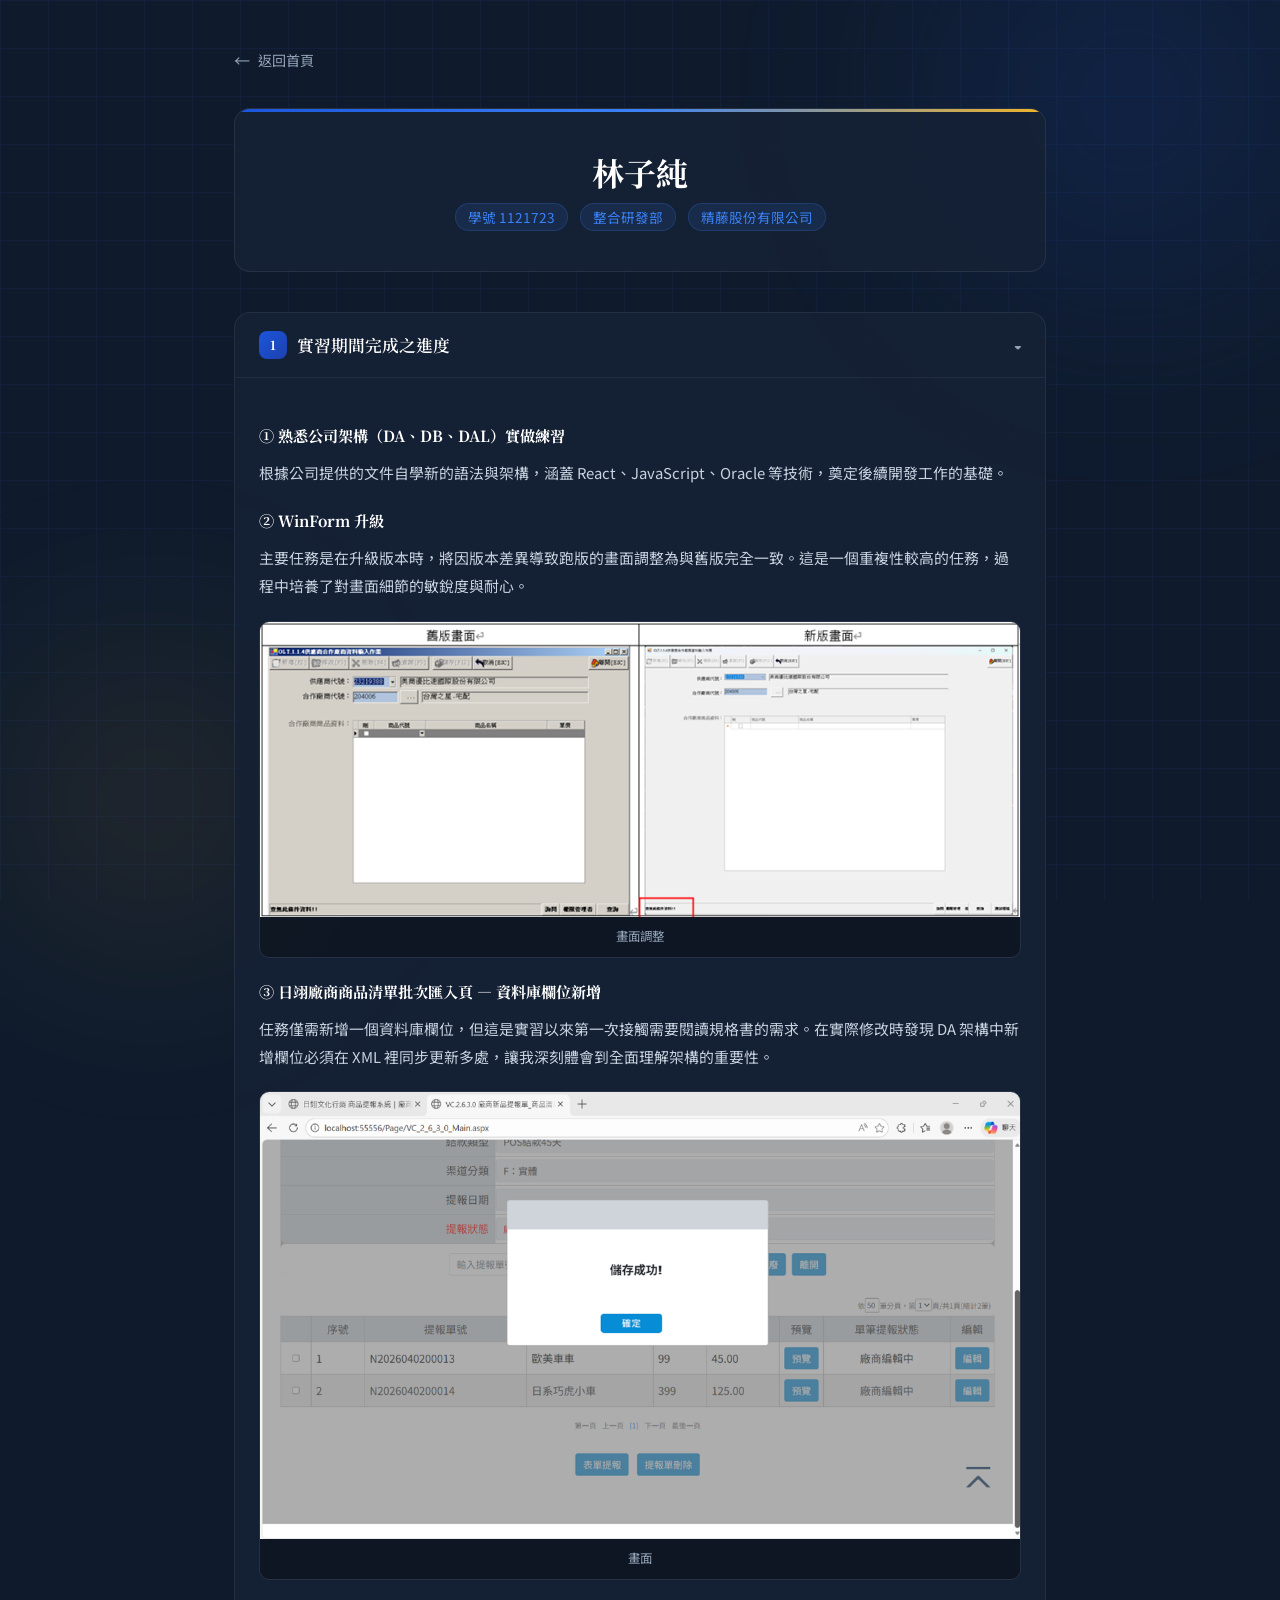
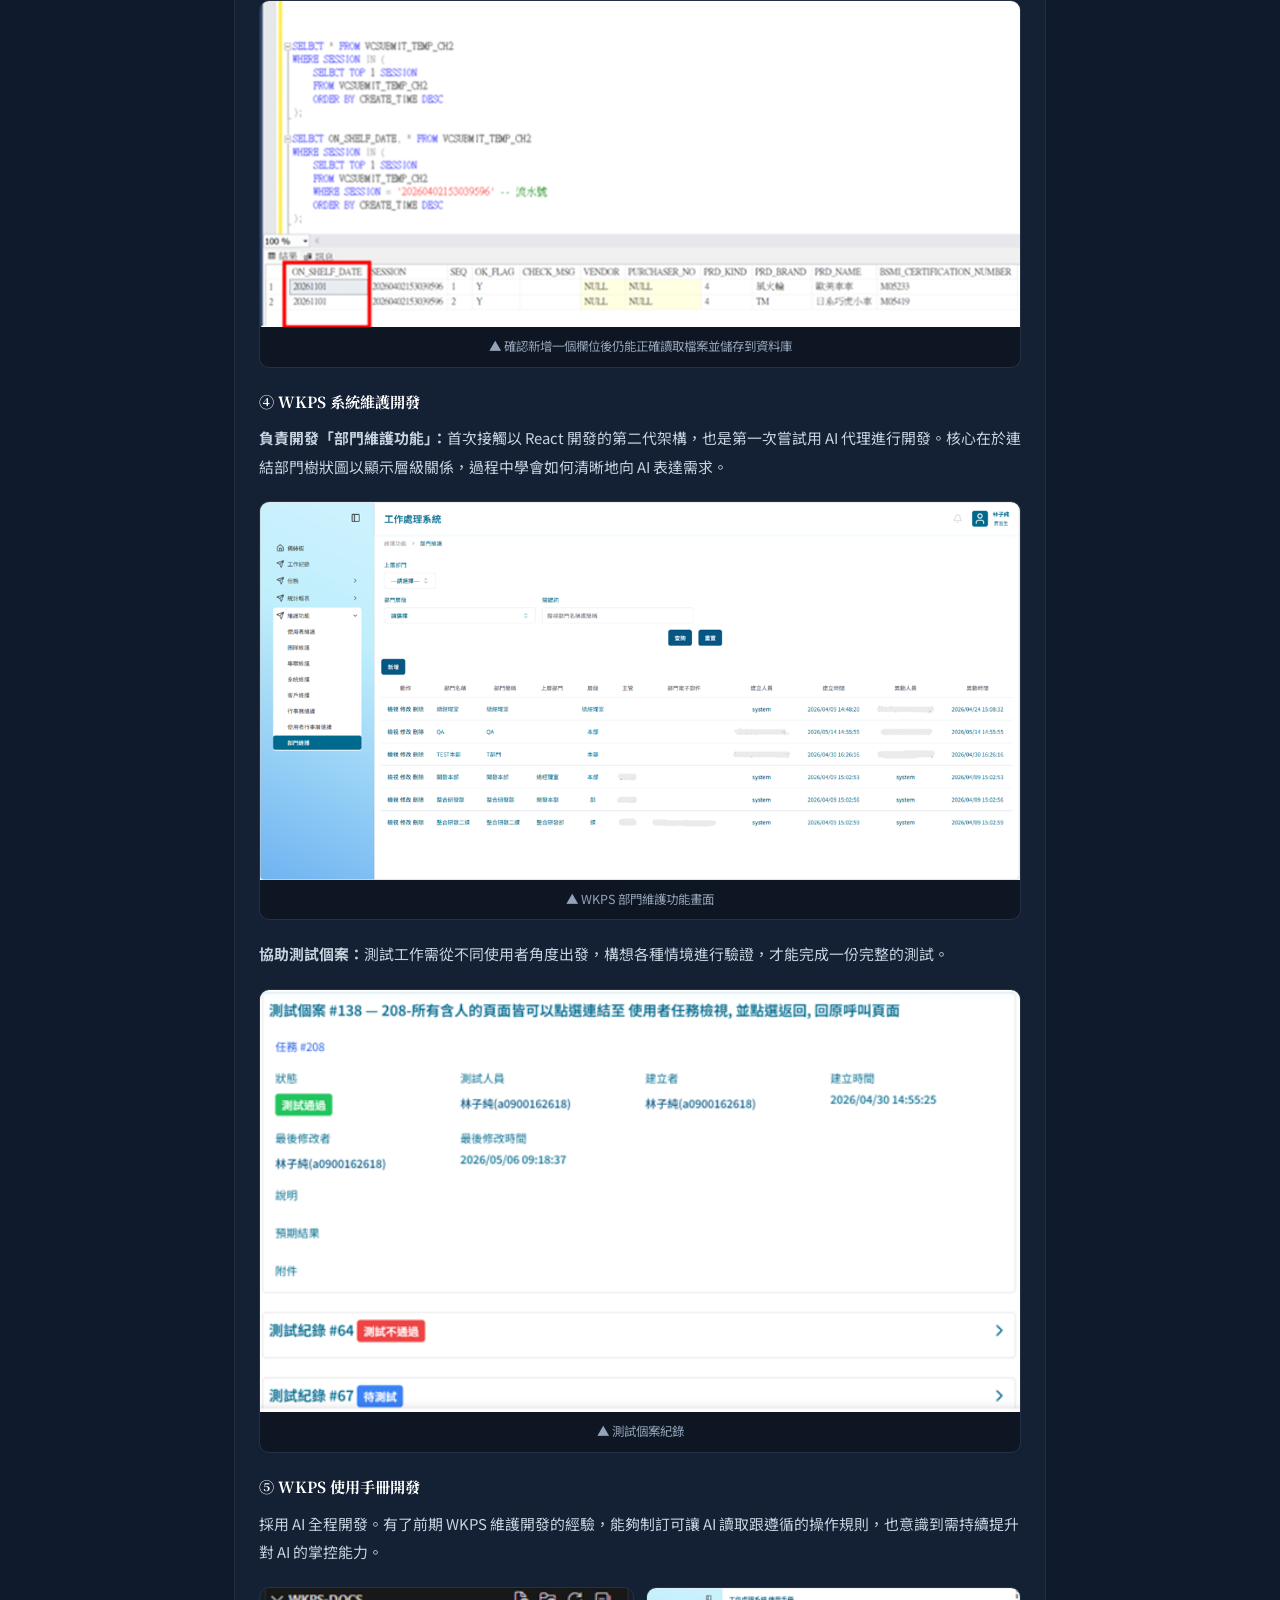
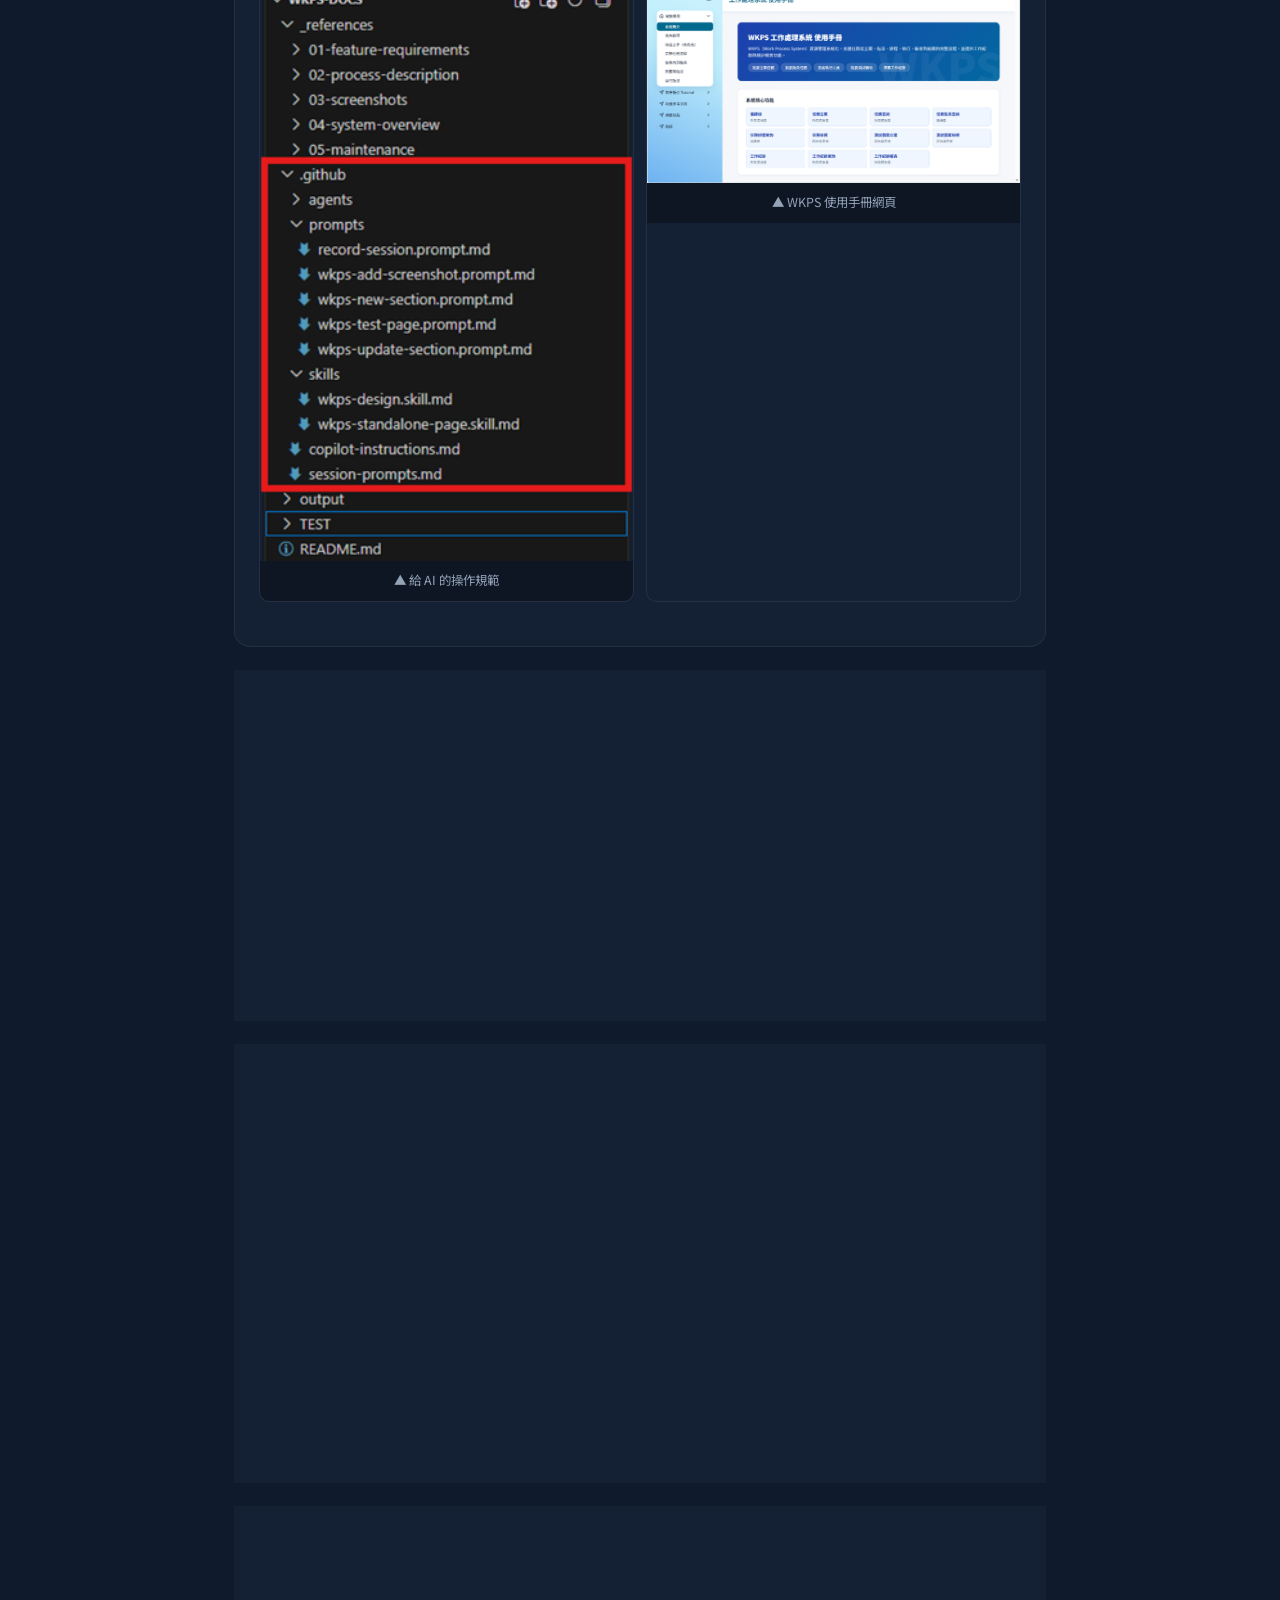
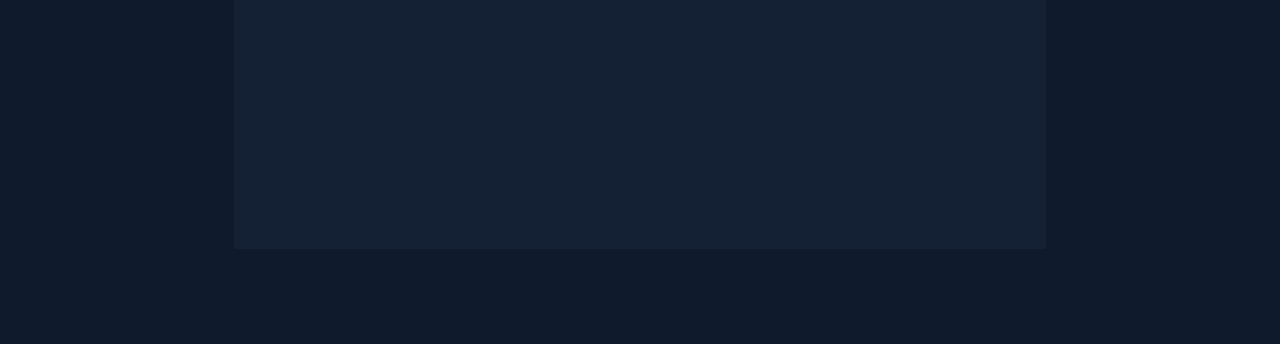
==== pages/1121723.html @ b06cfe4e "初始化實習報告網頁" ====
<!DOCTYPE html>
<html lang="zh-TW">
<head>
  <meta charset="UTF-8"/>
  <meta name="viewport" content="width=device-width, initial-scale=1.0"/>
  <title>林子純 — 實習報告</title>
  <link rel="stylesheet" href="../css/style.css"/>
  <link href="https://fonts.googleapis.com/css2?family=Noto+Serif+TC:wght@300;400;600;700&family=Noto+Sans+TC:wght@300;400;500&display=swap" rel="stylesheet"/>
</head>
<body>
  <div class="bg-grid"></div>
  <div class="bg-orb orb1"></div>
  <div class="bg-orb orb2"></div>

  <div class="page-wrap">

    <a href="../index.html" class="back-link">
      <span class="arrow">←</span> 返回首頁
    </a>

    <!-- 個人頁首 -->
    <div class="page-header">
      <h1 class="page-name">林子純</h1>
      <div class="page-meta">
        <span>學號 1121723</span>
        <span>整合研發部</span>
        <span>精藤股份有限公司</span>
      </div>
    </div>

    <!-- ====== 一、實習期間完成之進度 ====== -->
    <div class="section">
      <div class="section-title">
        <div class="num">1</div>
        實習期間完成之進度
        <span class="toggle-icon">▾</span>
      </div>
      <div class="section-body">

        <h4>① 熟悉公司架構（DA、DB、DAL）實做練習</h4>
        <p>根據公司提供的文件自學新的語法與架構，涵蓋 React、JavaScript、Oracle 等技術，奠定後續開發工作的基礎。</p>

        <h4>② WinForm 升級</h4>
        <p>主要任務是在升級版本時，將因版本差異導致跑版的畫面調整為與舊版完全一致。這是一個重複性較高的任務，過程中培養了對畫面細節的敏銳度與耐心。</p>

        <!-- 圖片區：新舊版畫面對比 -->
        <div class="img-grid">
          <div class="img-block">
            <img src="../image/1121723/1121723-1.png" alt="1121723-1">
            <div class="img-caption">畫面調整</div>
          </div>
          
        </div>

        <h4>③ 日翊廠商商品清單批次匯入頁 — 資料庫欄位新增</h4>
        <p>任務僅需新增一個資料庫欄位，但這是實習以來第一次接觸需要閱讀規格書的需求。在實際修改時發現 DA 架構中新增欄位必須在 XML 裡同步更新多處，讓我深刻體會到全面理解架構的重要性。</p>

        <!-- 圖片區：資料庫欄位新增截圖 -->
        <div class="img-block">
            <img src="../image/1121723/1121723-3.png" alt="1121723-3">
            <div class="img-caption">畫面</div>
          </div>
        <div class="img-block">
          <img src="../image/1121723/1121723-2.png" alt="1121723-2">
          <div class="img-caption">▲ 確認新增一個欄位後仍能正確讀取檔案並儲存到資料庫</div>
        </div>

        <h4>④ WKPS 系統維護開發</h4>
        <p><strong>負責開發「部門維護功能」：</strong>首次接觸以 React 開發的第二代架構，也是第一次嘗試用 AI 代理進行開發。核心在於連結部門樹狀圖以顯示層級關係，過程中學會如何清晰地向 AI 表達需求。</p>

        <!-- 圖片區：WKPS 部門維護畫面 -->
        <div class="img-block">
          <img src="../image/1121723/1121723-4.png" alt="1121723-4">
          <div class="img-caption">▲ WKPS 部門維護功能畫面</div>
        </div>

        <p><strong>協助測試個案：</strong>測試工作需從不同使用者角度出發，構想各種情境進行驗證，才能完成一份完整的測試。</p>

        <!-- 圖片區：測試個案截圖 -->
        <div class="img-block">
          <img src="../image/1121723/1121723-5.png" alt="1121723-5">
          <div class="img-caption">▲ 測試個案紀錄</div>
        </div>

        <h4>⑤ WKPS 使用手冊開發</h4>
        <p>採用 AI 全程開發。有了前期 WKPS 維護開發的經驗，能夠制訂可讓 AI 讀取跟遵循的操作規則，也意識到需持續提升對 AI 的掌控能力。</p>

        <!-- 圖片區：WKPS 使用手冊 -->
        <div class="img-grid">
          <div class="img-block">
            <img src="../image/1121723/1121723-6.png" alt="1121723-6">
            <div class="img-caption">▲ 給 AI 的操作規範</div>
          </div>

          <div class="img-block">
            <img src="../image/1121723/1121723-7.png" alt="1121723-7">
            <div class="img-caption">▲ WKPS 使用手冊網頁</div>
          </div>
        </div>

      </div>
    </div>

    <!-- ====== 二、學習 ====== -->
    <div class="section">
      <div class="section-title">
        <div class="num">2</div>
        學習
        <span class="toggle-icon">▾</span>
      </div>
      <div class="section-body">
        <ul>
          <li><strong>問題分析與解決能力：</strong>逐漸掌握閱讀錯誤訊息、設置中斷點等技巧，建立清晰的問題分析流程。</li>
          <li><strong>Git 版本控制：</strong>首次接觸 Git，透過 AI 輔助自學，從 KM 知識庫、WKPS 到使用手冊均採用 Git 多人協作管理版本。</li>
          <li><strong>提問與溝通能力：</strong>學會先釐清問題再提問，培養清楚有條理表達想法的能力。</li>
          <li><strong>運用 AI 加速開發：</strong>學會先分析問題、縮小範圍再提問，並在 AI 回應偏離主軸時及時修正方向。</li>
          <li><strong>功能測試與驗證：</strong>設想各種使用者操作情境，針對不同條件進行驗證，確保系統正確運作。</li>
        </ul>
      </div>
    </div>

    <!-- ====== 三、過程中扮演的角色 ====== -->
    <div class="section">
      <div class="section-title">
        <div class="num">3</div>
        過程中扮演的角色
        <span class="toggle-icon">▾</span>
      </div>
      <div class="section-body">
        <div class="highlight-box">
          <span class="tag">學習者</span> 面對陌生技術架構，持續透過自學、閱讀文件及觀摩學長建立知識基礎。
        </div>
        <div class="highlight-box">
          <span class="tag">執行者</span> 獨立負責任務的修改與開發，從理解需求、AI 協作實作到問題排查全程主導。
        </div>
        <div class="highlight-box">
          <span class="tag">溝通橋接者</span> 在開發與測試過程中與 SA 確認需求細節，確保開發方向正確且符合預期。
        </div>
        <div class="highlight-box">
          <span class="tag">AI 協作者</span> 嘗試用 AI 代理進行開發，學習主導 AI 的輸出方向，在人機協作中找到平衡。
        </div>
      </div>
    </div>

    <!-- ====== 四、自我評估與心得感想 ====== -->
    <div class="section">
      <div class="section-title">
        <div class="num">4</div>
        自我評估與心得感想
        <span class="toggle-icon">▾</span>
      </div>
      <div class="section-body">
        <h4>自我評估</h4>
        <p>整體而言，從一個對業界開發流程幾乎陌生的學生，逐步成長為能夠獨立承接任務、完成交付的開發者。在技術方面，從讀不懂規格書到能自行下中斷點除錯；在軟實力方面，溝通與提問能力有明顯的成長。</p>

        <h4>心得感想</h4>
        <p>最大的收穫是對「學習」本身有了新的認識。在 AI 輔助開發的過程中，深刻體悟到：AI 是強大的工具，但無法取代對問題本質的理解。需要先想清楚自己要什麼，才能有效地引導 AI 給出有用的答案。</p>
      </div>
    </div>

  </div><!-- /page-wrap -->

  <script src="../js/main.js"></script>
</body>
</html>
---- css/style.css ----
/* ==============================
   CSS Variables & Reset
============================== */
:root {
  --navy:    #0f1b2d;
  --navy2:   #162236;
  --blue:    #1a56db;
  --accent:  #3b82f6;
  --gold:    #f0b429;
  --white:   #ffffff;
  --gray:    #94a3b8;
  --light:   #e8edf4;
  --card-bg: rgba(22, 34, 54, 0.85);
  --radius:  16px;
  --shadow:  0 8px 32px rgba(0,0,0,0.35);
  --font-serif: 'Noto Serif TC', serif;
  --font-sans:  'Noto Sans TC', sans-serif;
  --transition: 0.3s cubic-bezier(0.4, 0, 0.2, 1);
}

*, *::before, *::after { box-sizing: border-box; margin: 0; padding: 0; }

html { scroll-behavior: smooth; }

body {
  background: var(--navy);
  color: var(--white);
  font-family: var(--font-sans);
  min-height: 100vh;
  overflow-x: hidden;
}

/* ==============================
   Background Decorations
============================== */
.bg-grid {
  position: fixed; inset: 0; z-index: 0;
  background-image:
    linear-gradient(rgba(59,130,246,0.06) 1px, transparent 1px),
    linear-gradient(90deg, rgba(59,130,246,0.06) 1px, transparent 1px);
  background-size: 48px 48px;
  pointer-events: none;
}

.bg-orb {
  position: fixed; border-radius: 50%;
  filter: blur(80px); pointer-events: none; z-index: 0;
}
.orb1 {
  width: 600px; height: 600px;
  background: radial-gradient(circle, rgba(26,86,219,0.18), transparent 70%);
  top: -200px; right: -150px;
}
.orb2 {
  width: 500px; height: 500px;
  background: radial-gradient(circle, rgba(240,180,41,0.1), transparent 70%);
  bottom: -150px; left: -100px;
}

/* ==============================
   Hero / Homepage
============================== */
.hero {
  position: relative; z-index: 1;
  max-width: 900px; margin: 0 auto;
  padding: 64px 24px 48px;
  display: flex; flex-direction: column;
  align-items: center; gap: 24px;
  text-align: center;
  animation: fadeUp 0.8s ease both;
}

@keyframes fadeUp {
  from { opacity: 0; transform: translateY(24px); }
  to   { opacity: 1; transform: translateY(0); }
}

.badge {
  display: inline-block;
  background: linear-gradient(135deg, var(--gold), #f59e0b);
  color: var(--navy);
  font-size: 0.78rem; font-weight: 700; letter-spacing: 0.12em;
  padding: 5px 16px; border-radius: 100px;
}

.university-logo {
  margin-top: 4px;
}
.logo-placeholder {
  width: 72px; height: 72px; border-radius: 50%;
  background: linear-gradient(135deg, var(--blue), #1e40af);
  display: flex; align-items: center; justify-content: center;
  font-family: var(--font-serif);
  font-size: 1.5rem; font-weight: 700; color: var(--white);
  box-shadow: 0 0 0 4px rgba(59,130,246,0.25);
  /* 取消以下兩行並取消 img 的 comment 以使用校徽圖片 */
}

.title { display: flex; flex-direction: column; gap: 6px; }
.title-sub {
  font-family: var(--font-sans); font-size: 1rem;
  font-weight: 400; color: var(--gray); letter-spacing: 0.05em;
}
.title-main {
  font-family: var(--font-serif); font-size: 2.4rem;
  font-weight: 700; color: var(--white);
  line-height: 1.2;
}

.company-tag {
  background: rgba(59,130,246,0.12);
  border: 1px solid rgba(59,130,246,0.3);
  padding: 8px 20px; border-radius: 100px;
  font-size: 0.9rem; color: var(--accent); letter-spacing: 0.05em;
}
.company-tag span { color: var(--gray); margin-left: 4px; font-size: 0.82rem; }

/* Info Grid */
.info-grid {
  display: flex; gap: 16px; flex-wrap: wrap; justify-content: center;
}
.info-card {
  background: var(--card-bg);
  border: 1px solid rgba(255,255,255,0.08);
  border-radius: 12px;
  padding: 14px 22px;
  display: flex; flex-direction: column; gap: 4px;
  backdrop-filter: blur(12px);
}
.info-label { font-size: 0.72rem; color: var(--gray); letter-spacing: 0.08em; }
.info-value { font-size: 0.95rem; font-weight: 500; color: var(--white); }

/* Section Heading */
.section-heading {
  font-size: 0.75rem; letter-spacing: 0.18em;
  color: var(--gray); text-transform: uppercase;
  margin-top: 8px;
}

/* ==============================
   Student Cards
============================== */
.students-grid {
  display: grid;
  grid-template-columns: repeat(auto-fit, minmax(240px, 1fr));
  gap: 20px; width: 100%;
}

.student-card {
  background: var(--card-bg);
  border: 1px solid rgba(255,255,255,0.08);
  border-radius: var(--radius);
  padding: 28px 24px;
  display: flex; align-items: center; gap: 18px;
  text-decoration: none; color: var(--white);
  backdrop-filter: blur(12px);
  transition: var(--transition);
  position: relative; overflow: hidden;
  cursor: pointer;
}
.student-card::before {
  content: '';
  position: absolute; inset: 0;
  background: linear-gradient(135deg, rgba(59,130,246,0.08), transparent);
  opacity: 0; transition: var(--transition);
}
.student-card::after {
  content: '';
  position: absolute; bottom: 0; left: 0; right: 0;
  height: 2px;
  background: linear-gradient(90deg, var(--blue), var(--accent));
  transform: scaleX(0); transition: var(--transition);
  transform-origin: left;
}
.student-card:hover {
  transform: translateY(-4px);
  border-color: rgba(59,130,246,0.4);
  box-shadow: var(--shadow);
}
.student-card:hover::before { opacity: 1; }
.student-card:hover::after  { transform: scaleX(1); }

.student-card[data-dept="系統運用部"]::after {
  background: linear-gradient(90deg, var(--gold), #f59e0b);
}

/* Avatar */
.student-avatar { flex-shrink: 0; }
.avatar-placeholder {
  width: 52px; height: 52px; border-radius: 50%;
  background: linear-gradient(135deg, var(--blue), #1e40af);
  display: flex; align-items: center; justify-content: center;
  font-family: var(--font-serif); font-size: 1.3rem; font-weight: 700;
}
/* 若使用圖片，取消 comment 這段：
.student-avatar img {
  width: 52px; height: 52px; border-radius: 50%;
  object-fit: cover;
} */

.student-info { flex: 1; text-align: left; }
.student-name { font-family: var(--font-serif); font-size: 1.15rem; font-weight: 600; }
.student-id   { font-size: 0.78rem; color: var(--gray); margin-top: 3px; }
.student-dept {
  font-size: 0.75rem; margin-top: 6px;
  background: rgba(59,130,246,0.15);
  color: var(--accent);
  display: inline-block; padding: 2px 10px; border-radius: 100px;
}
.student-card[data-dept="系統運用部"] .student-dept {
  background: rgba(240,180,41,0.15); color: var(--gold);
}

.card-arrow {
  font-size: 1.2rem; color: var(--gray);
  transition: var(--transition); transform: translateX(0);
}
.student-card:hover .card-arrow { transform: translateX(4px); color: var(--accent); }

/* ==============================
   Footer
============================== */
.footer {
  font-size: 0.78rem; color: var(--gray);
  display: flex; gap: 8px; align-items: center; flex-wrap: wrap;
  justify-content: center; margin-top: 16px; padding-top: 16px;
  border-top: 1px solid rgba(255,255,255,0.06);
  width: 100%;
}
.dot { opacity: 0.4; }

/* ==============================
   Inner Pages: Layout
============================== */
.page-wrap {
  position: relative; z-index: 1;
  max-width: 860px; margin: 0 auto;
  padding: 48px 24px 72px;
  animation: fadeUp 0.7s ease both;
}

.back-link {
  display: inline-flex; align-items: center; gap: 8px;
  color: var(--gray); text-decoration: none; font-size: 0.88rem;
  margin-bottom: 36px;
  transition: var(--transition);
}
.back-link:hover { color: var(--accent); }
.back-link .arrow { font-size: 1rem; }

/* Page Header */
.page-header {
  text-align: center;
  padding: 40px 32px;
  background: var(--card-bg);
  border: 1px solid rgba(255,255,255,0.08);
  border-radius: var(--radius);
  backdrop-filter: blur(16px);
  margin-bottom: 40px;
  position: relative; overflow: hidden;
}
.page-header::before {
  content: '';
  position: absolute; top: 0; left: 0; right: 0; height: 3px;
  background: linear-gradient(90deg, var(--blue), var(--accent), var(--gold));
}

.page-avatar {
  width: 80px; height: 80px; border-radius: 50%; margin: 0 auto 16px;
  background: linear-gradient(135deg, var(--blue), #1e40af);
  display: flex; align-items: center; justify-content: center;
  font-family: var(--font-serif); font-size: 2rem; font-weight: 700;
  box-shadow: 0 0 0 4px rgba(59,130,246,0.2);
}
/* 圖片版：取消 comment
.page-avatar img {
  width: 80px; height: 80px; border-radius: 50%; object-fit: cover;
  box-shadow: 0 0 0 4px rgba(59,130,246,0.2);
} */

.page-name {
  font-family: var(--font-serif); font-size: 2rem; font-weight: 700;
  margin-bottom: 4px;
}
.page-meta {
  font-size: 0.85rem; color: var(--gray);
  display: flex; gap: 12px; justify-content: center; flex-wrap: wrap;
  margin-top: 8px;
}
.page-meta span {
  background: rgba(59,130,246,0.12);
  border: 1px solid rgba(59,130,246,0.2);
  padding: 3px 12px; border-radius: 100px; color: var(--accent);
}

/* ==============================
   Section & Content Blocks
============================== */
.section {
  background: var(--card-bg);
  border: 1px solid rgba(255,255,255,0.07);
  border-radius: var(--radius);
  backdrop-filter: blur(12px);
  margin-bottom: 24px;
  overflow: hidden;
}

.section-title {
  font-family: var(--font-serif); font-size: 1.05rem; font-weight: 600;
  padding: 18px 24px;
  border-bottom: 1px solid rgba(255,255,255,0.06);
  display: flex; align-items: center; gap: 10px;
  cursor: pointer; user-select: none;
  transition: background var(--transition);
}
.section-title:hover { background: rgba(59,130,246,0.06); }

.section-title .num {
  width: 28px; height: 28px; border-radius: 8px;
  background: linear-gradient(135deg, var(--blue), #1e40af);
  display: flex; align-items: center; justify-content: center;
  font-size: 0.78rem; font-weight: 700; flex-shrink: 0;
}

.section-title .toggle-icon {
  margin-left: auto; color: var(--gray);
  transition: transform var(--transition);
  font-size: 0.9rem;
}
.section.collapsed .toggle-icon { transform: rotate(-90deg); }

.section-body {
  padding: 24px;
  font-size: 0.93rem; line-height: 1.9; color: #c8d3e0;
  transition: max-height 0.4s ease, opacity 0.3s ease;
}
.section.collapsed .section-body {
  display: none;
}

.section-body p { margin-bottom: 14px; }
.section-body p:last-child { margin-bottom: 0; }

.section-body h4 {
  font-family: var(--font-serif); font-size: 0.95rem;
  color: var(--white); margin: 20px 0 8px;
}

.section-body ul {
  list-style: none; padding: 0;
}
.section-body ul li {
  padding: 6px 0 6px 20px; position: relative;
  border-bottom: 1px solid rgba(255,255,255,0.04);
}
.section-body ul li::before {
  content: '›'; position: absolute; left: 4px;
  color: var(--accent); font-weight: 700;
}

/* ==============================
   Image Placeholder / Actual Images
============================== */

/* 圖片區塊：統一容器 */
.img-block {
  margin: 20px 0;
  border-radius: 10px; overflow: hidden;
  border: 1px solid rgba(255,255,255,0.08);
}
.img-block img {
  width: 100%; display: block;
  /* object-fit: cover; height: 280px; — 依需求調整 */
}
.img-caption {
  background: rgba(0,0,0,0.3);
  font-size: 0.78rem; color: var(--gray);
  padding: 8px 14px; text-align: center;
}

/* 圖片佔位：尚未放入圖片時的顯示 */
.img-placeholder {
  background: rgba(22,34,54,0.9);
  border: 2px dashed rgba(59,130,246,0.3);
  border-radius: 10px;
  height: 200px;
  display: flex; flex-direction: column;
  align-items: center; justify-content: center;
  gap: 8px; margin: 20px 0; color: var(--gray);
  font-size: 0.82rem;
}
.img-placeholder .icon { font-size: 2rem; opacity: 0.4; }

/* 多欄圖片 */
.img-grid {
  display: grid; gap: 12px;
  grid-template-columns: repeat(auto-fit, minmax(200px, 1fr));
  margin: 20px 0;
}
.img-grid .img-block { margin: 0; }

/* ==============================
   Tag & Highlight
============================== */
.tag {
  display: inline-block;
  background: rgba(59,130,246,0.14);
  border: 1px solid rgba(59,130,246,0.25);
  color: var(--accent);
  font-size: 0.75rem; padding: 2px 10px; border-radius: 6px;
  margin: 2px;
}

.highlight-box {
  background: rgba(59,130,246,0.08);
  border-left: 3px solid var(--accent);
  border-radius: 0 10px 10px 0;
  padding: 14px 18px; margin: 16px 0;
  font-size: 0.9rem; color: #c8d3e0;
}

/* ==============================
   Responsive
============================== */
@media (max-width: 600px) {
  .title-main { font-size: 1.75rem; }
  .students-grid { grid-template-columns: 1fr; }
  .page-wrap { padding: 32px 16px 56px; }
  .section-body { padding: 18px; }
}
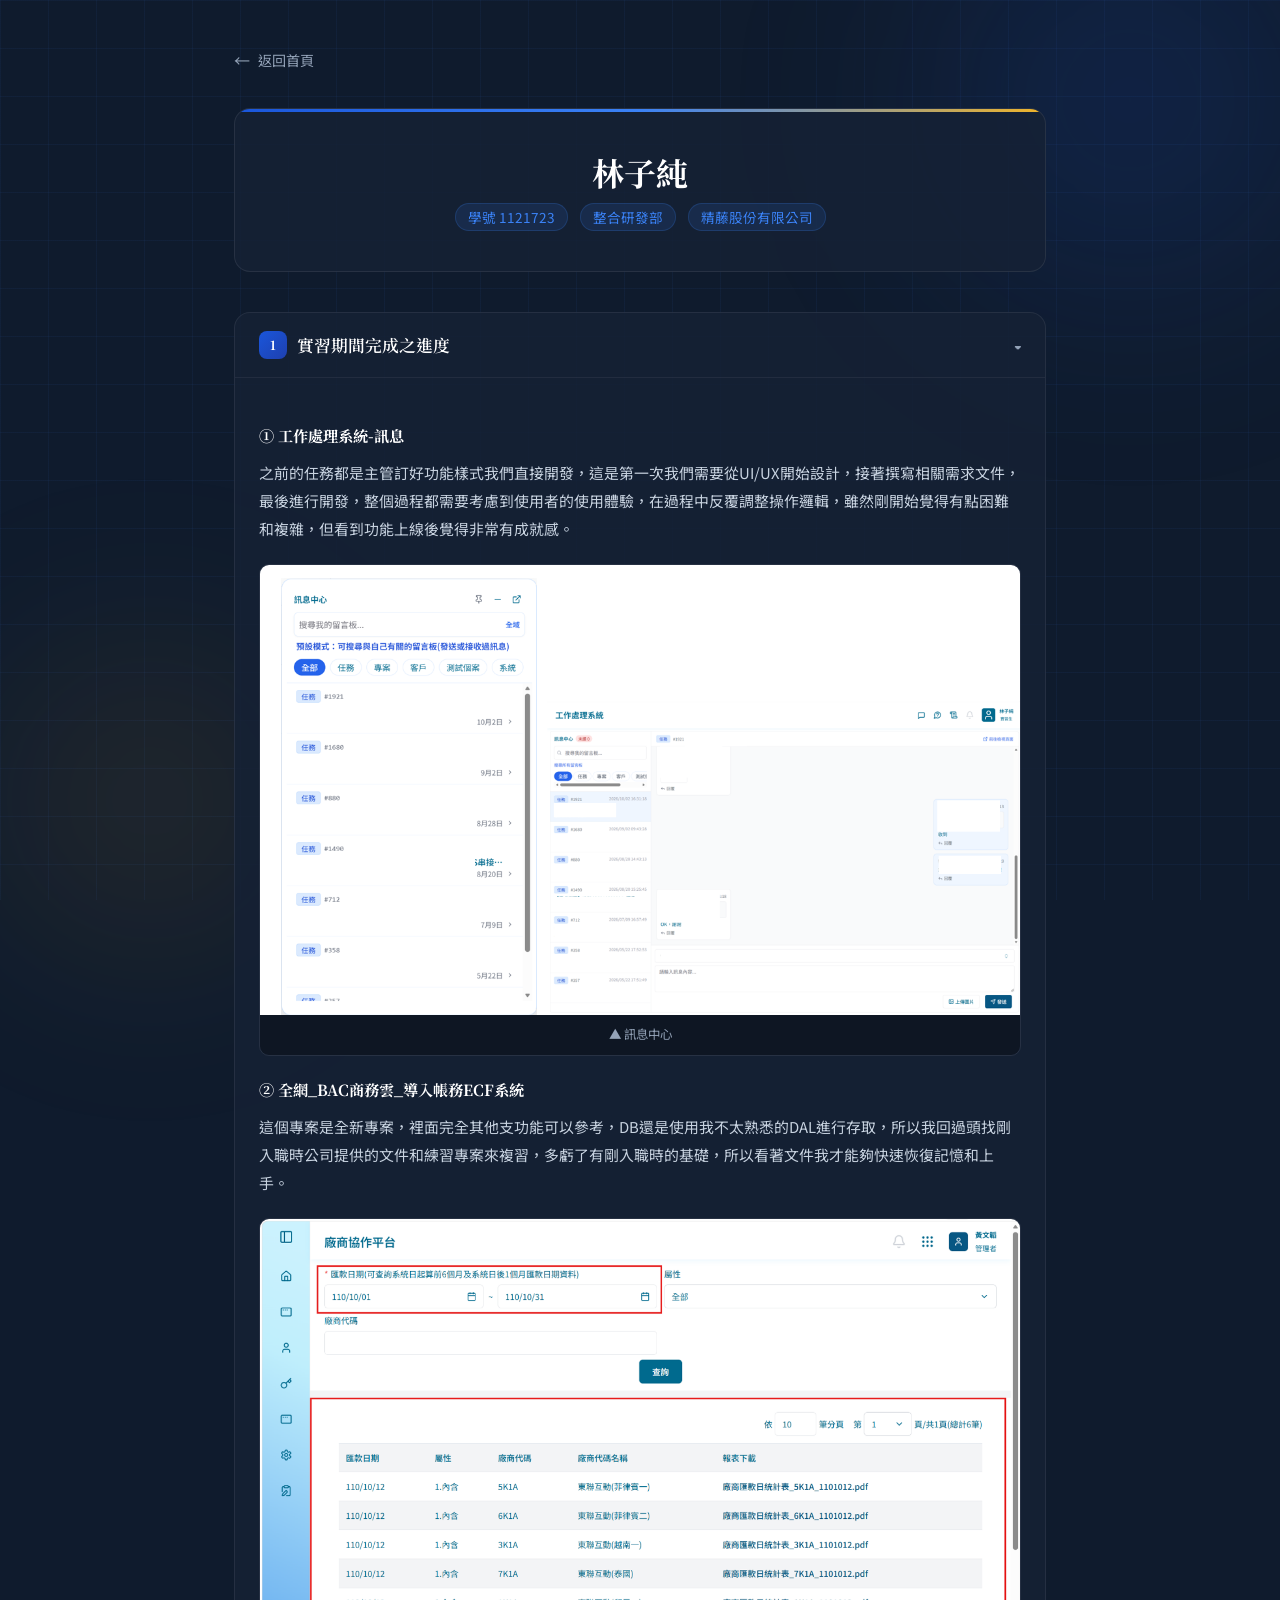
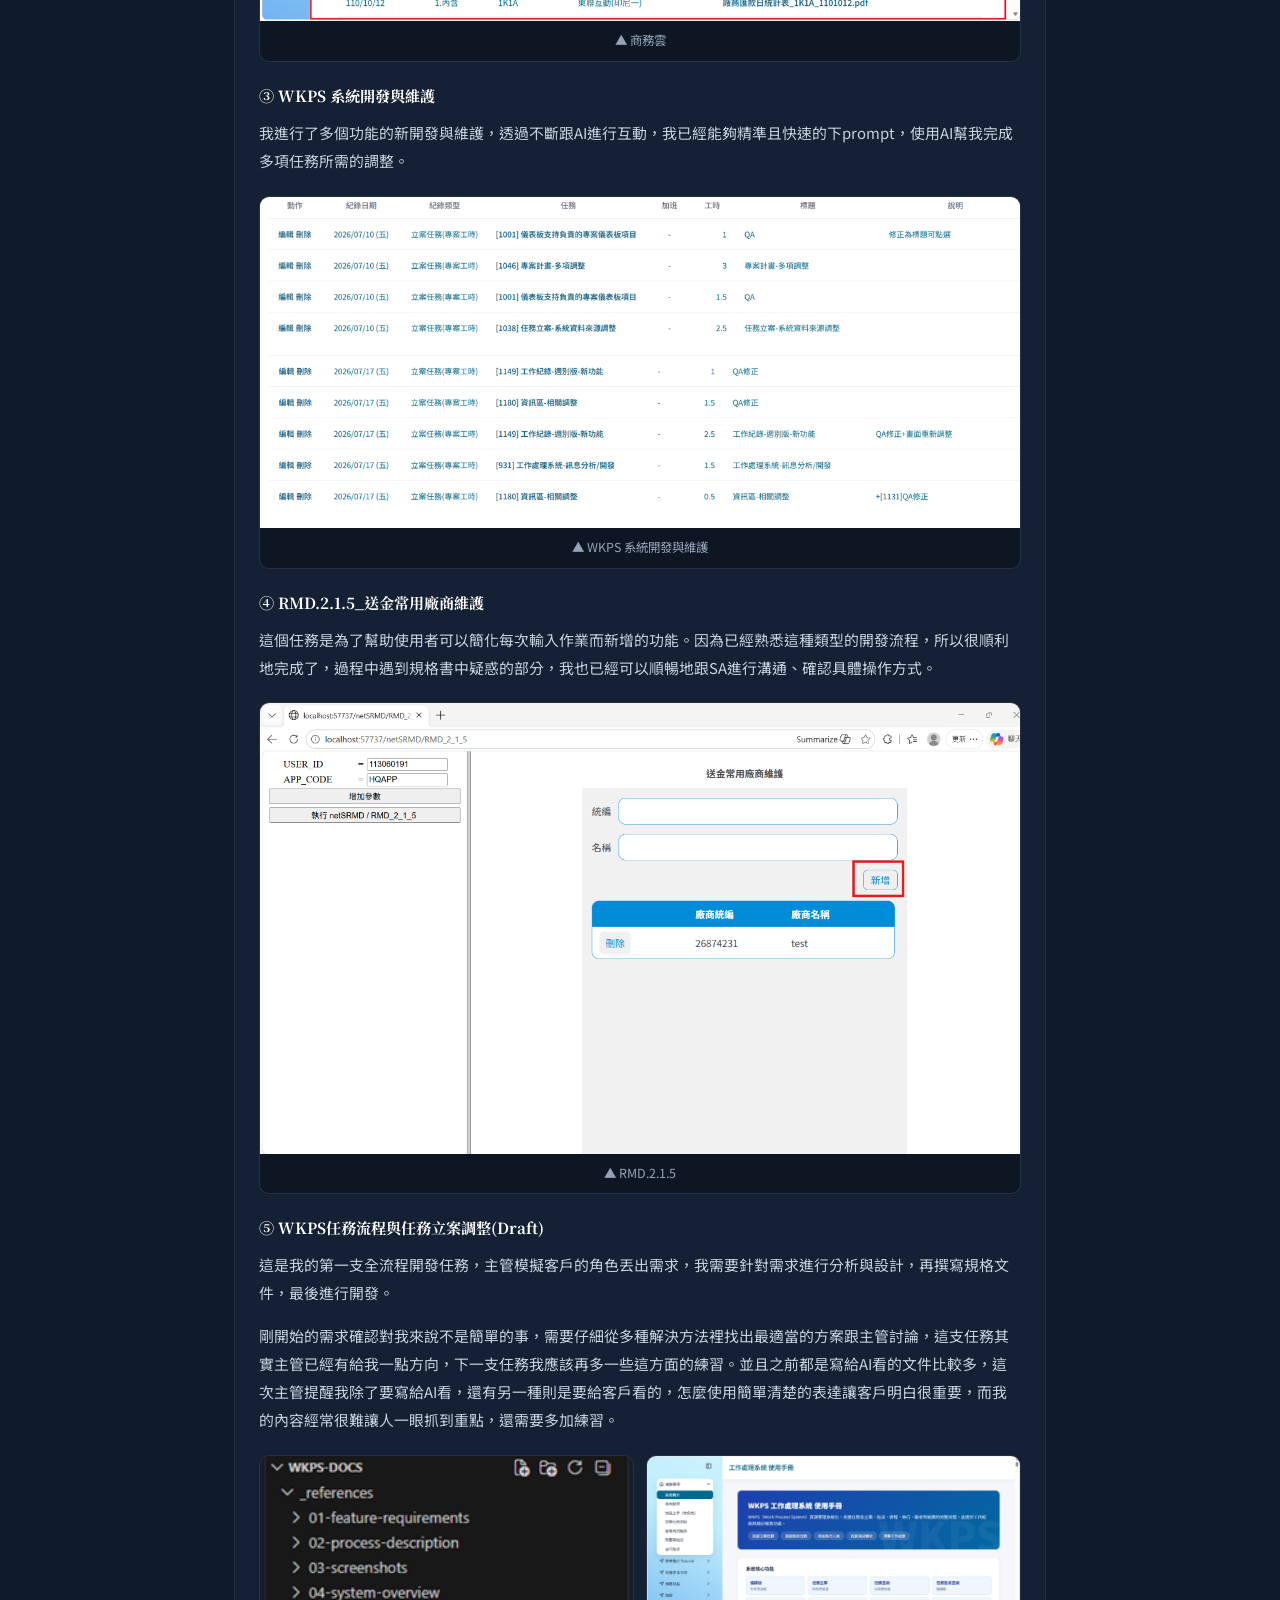
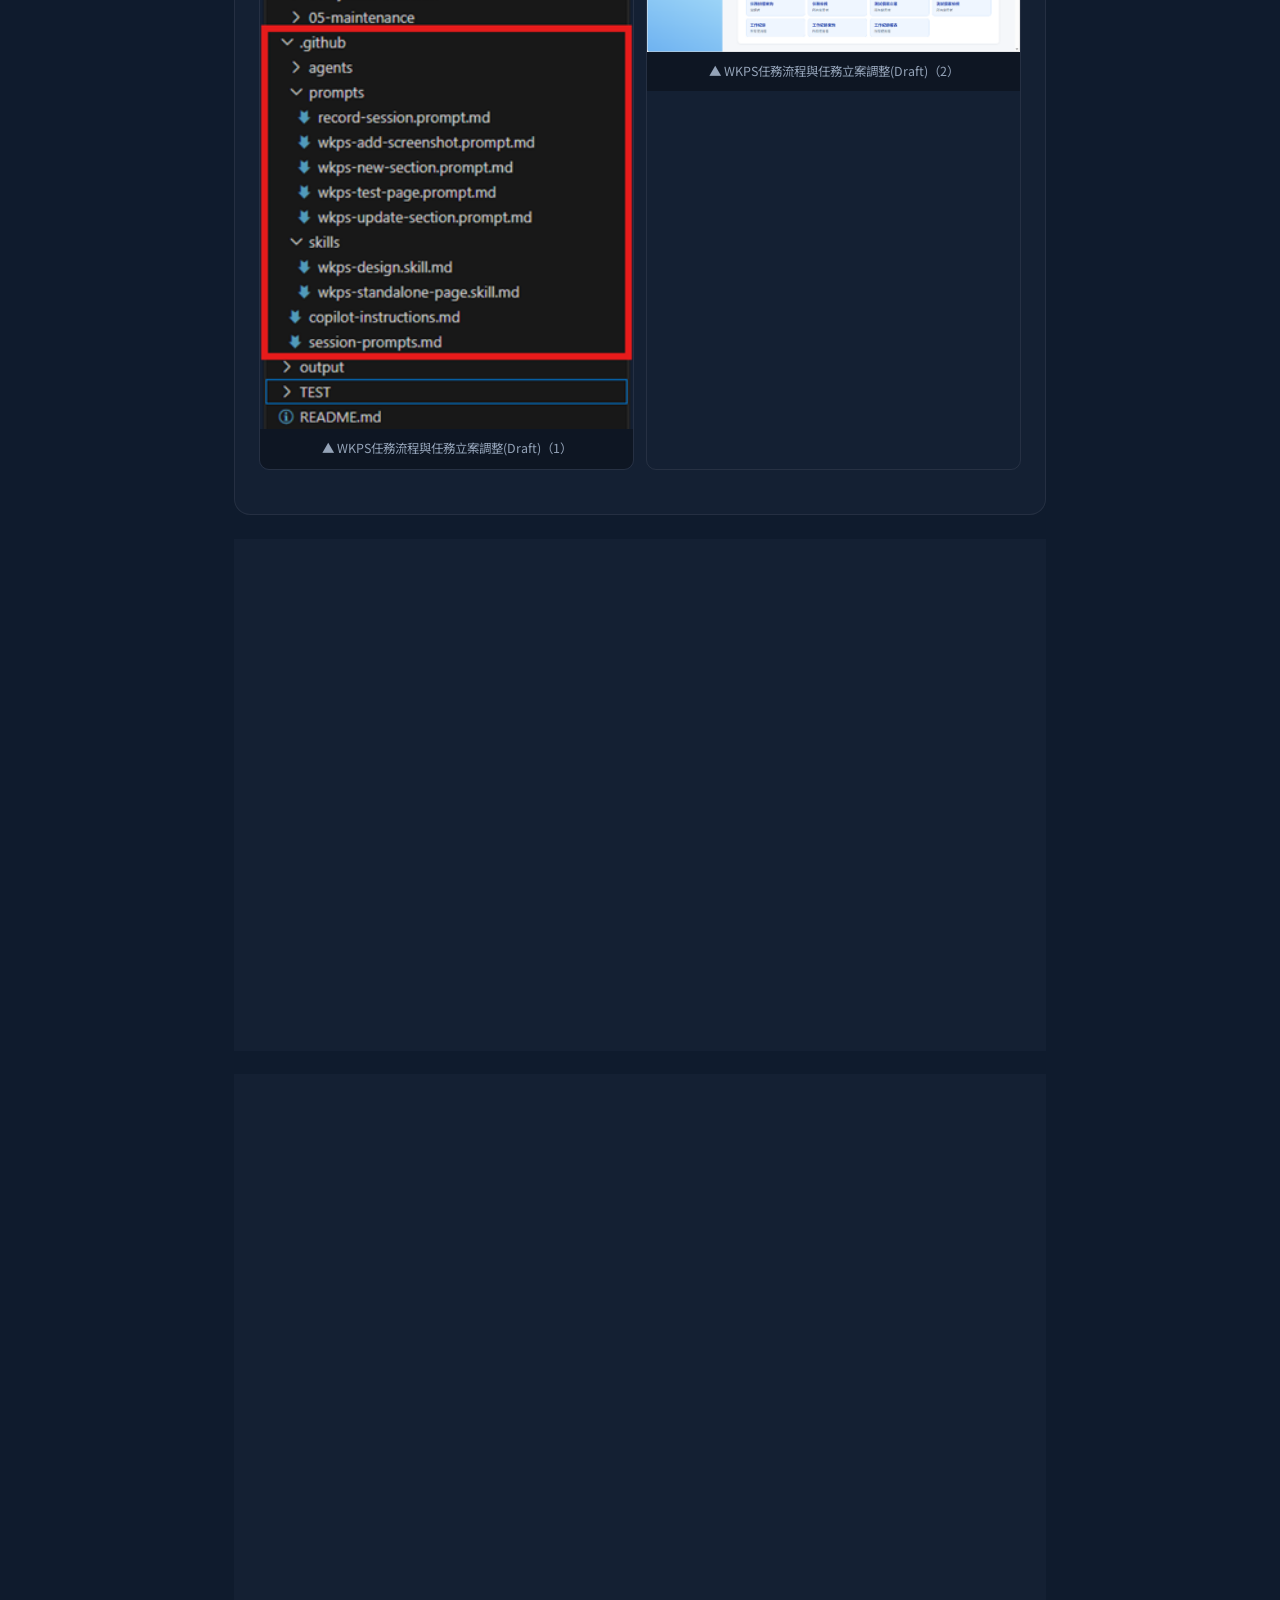
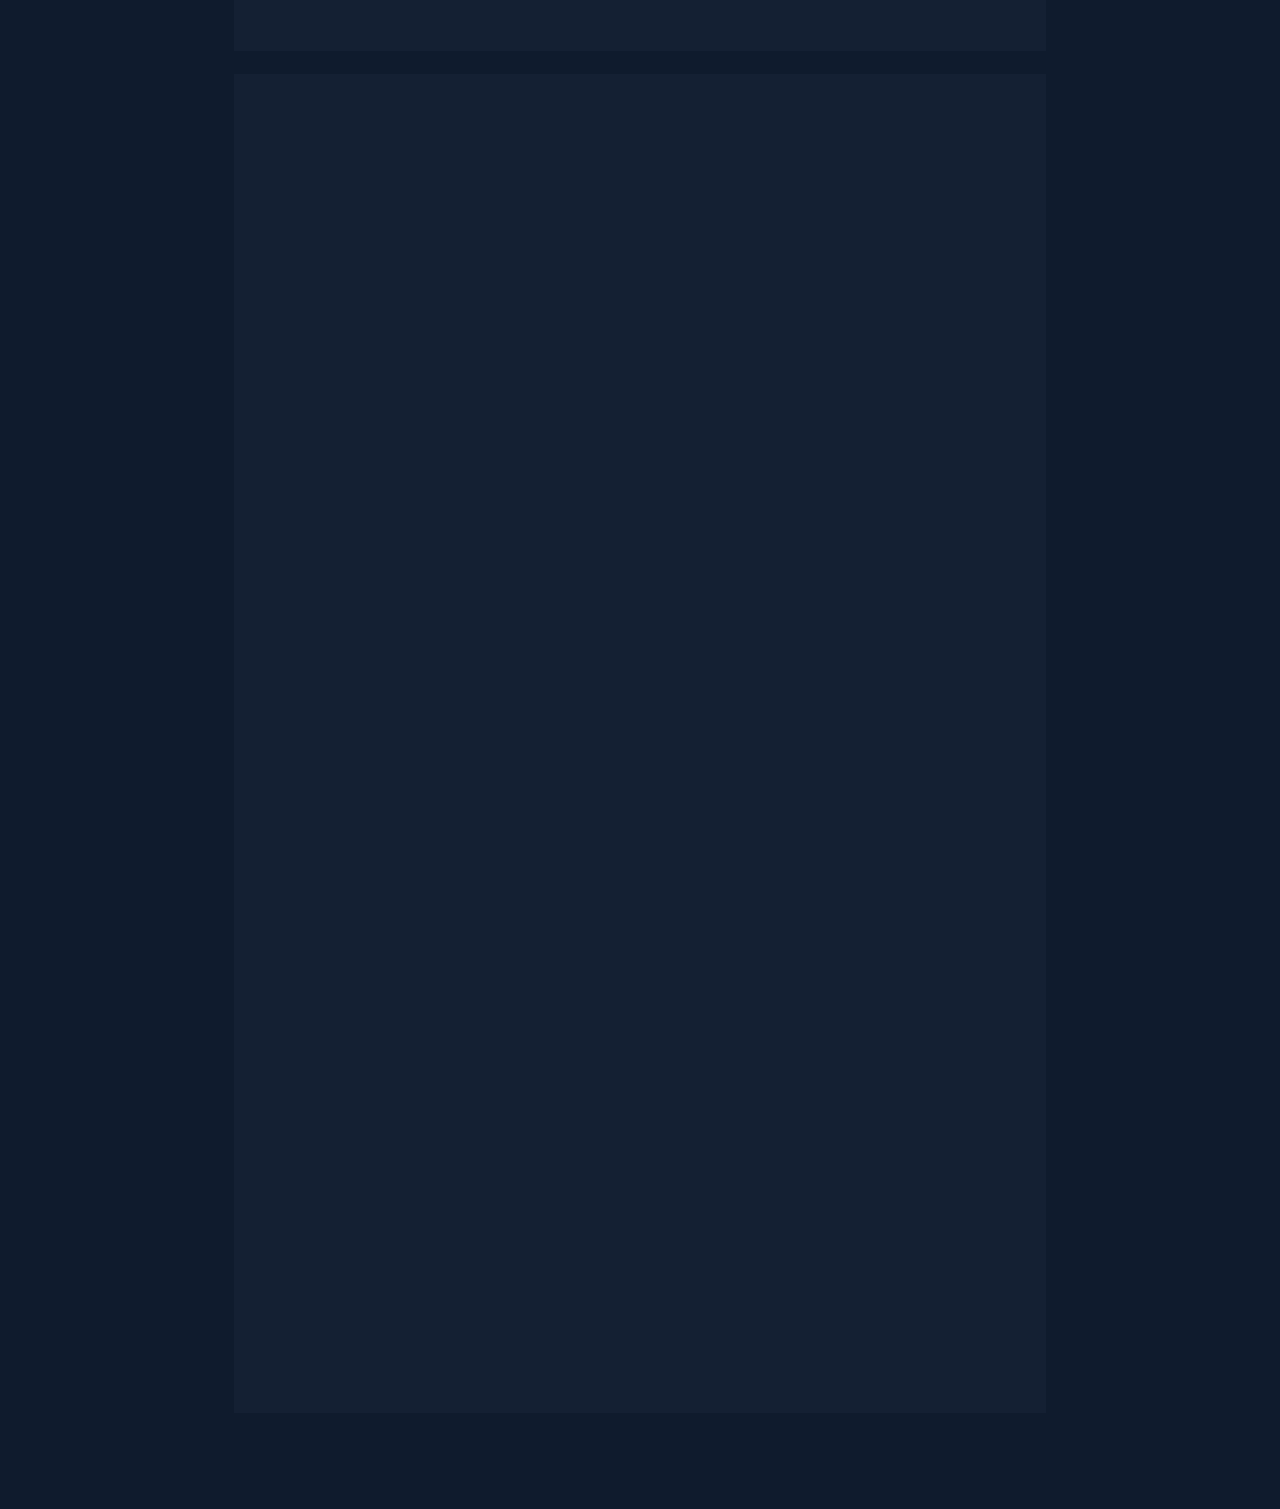
==== commit 9e1fc7d9: "20261108(剩1121723-5wkps任務流程與任務立案調整draft圖片)" ====
--- a/pages/1121723.html
+++ b/pages/1121723.html
@@ -1,165 +1,407 @@
 <!DOCTYPE html>
 <html lang="zh-TW">
 <head>
-  <meta charset="UTF-8"/>
-  <meta name="viewport" content="width=device-width, initial-scale=1.0"/>
-  <title>林子純 — 實習報告</title>
-  <link rel="stylesheet" href="../css/style.css"/>
-  <link href="https://fonts.googleapis.com/css2?family=Noto+Serif+TC:wght@300;400;600;700&family=Noto+Sans+TC:wght@300;400;500&display=swap" rel="stylesheet"/>
+    <meta charset="UTF-8"/>
+    <meta name="viewport" content="width=device-width, initial-scale=1.0"/>
+    <title>林子純 — 實習報告</title>
+    <link rel="stylesheet" href="../css/style.css"/>
+    <link href="https://fonts.googleapis.com/css2?family=Noto+Serif+TC:wght@300;400;600;700&family=Noto+Sans+TC:wght@300;400;500&display=swap" rel="stylesheet"/>
 </head>
 <body>
-  <div class="bg-grid"></div>
-  <div class="bg-orb orb1"></div>
-  <div class="bg-orb orb2"></div>
-
-  <div class="page-wrap">
-
-    <a href="../index.html" class="back-link">
-      <span class="arrow">←</span> 返回首頁
-    </a>
-
-    <!-- 個人頁首 -->
-    <div class="page-header">
-      <h1 class="page-name">林子純</h1>
-      <div class="page-meta">
-        <span>學號 1121723</span>
-        <span>整合研發部</span>
-        <span>精藤股份有限公司</span>
-      </div>
-    </div>
-
-    <!-- ====== 一、實習期間完成之進度 ====== -->
-    <div class="section">
-      <div class="section-title">
-        <div class="num">1</div>
-        實習期間完成之進度
-        <span class="toggle-icon">▾</span>
-      </div>
-      <div class="section-body">
-
-        <h4>① 熟悉公司架構（DA、DB、DAL）實做練習</h4>
-        <p>根據公司提供的文件自學新的語法與架構，涵蓋 React、JavaScript、Oracle 等技術，奠定後續開發工作的基礎。</p>
-
-        <h4>② WinForm 升級</h4>
-        <p>主要任務是在升級版本時，將因版本差異導致跑版的畫面調整為與舊版完全一致。這是一個重複性較高的任務，過程中培養了對畫面細節的敏銳度與耐心。</p>
-
-        <!-- 圖片區：新舊版畫面對比 -->
-        <div class="img-grid">
-          <div class="img-block">
-            <img src="../image/1121723/1121723-1.png" alt="1121723-1">
-            <div class="img-caption">畫面調整</div>
-          </div>
-          
+    <div class="bg-grid"></div>
+    <div class="bg-orb orb1"></div>
+    <div class="bg-orb orb2"></div>
+
+    <div class="page-wrap">
+
+        <a href="../index.html" class="back-link">
+            <span class="arrow">←</span> 返回首頁
+        </a>
+
+        <!-- 個人頁首 -->
+        <div class="page-header">
+            <h1 class="page-name">林子純</h1>
+            <div class="page-meta">
+                <span>學號 1121723</span>
+                <span>整合研發部</span>
+                <span>精藤股份有限公司</span>
+            </div>
         </div>
 
-        <h4>③ 日翊廠商商品清單批次匯入頁 — 資料庫欄位新增</h4>
-        <p>任務僅需新增一個資料庫欄位，但這是實習以來第一次接觸需要閱讀規格書的需求。在實際修改時發現 DA 架構中新增欄位必須在 XML 裡同步更新多處，讓我深刻體會到全面理解架構的重要性。</p>
-
-        <!-- 圖片區：資料庫欄位新增截圖 -->
-        <div class="img-block">
-            <img src="../image/1121723/1121723-3.png" alt="1121723-3">
-            <div class="img-caption">畫面</div>
-          </div>
-        <div class="img-block">
-          <img src="../image/1121723/1121723-2.png" alt="1121723-2">
-          <div class="img-caption">▲ 確認新增一個欄位後仍能正確讀取檔案並儲存到資料庫</div>
+        <!-- ====== 一、實習期間完成之進度 ====== -->
+        <div class="section">
+            <div class="section-title">
+                <div class="num">1</div>
+                實習期間完成之進度
+                <span class="toggle-icon">▾</span>
+            </div>
+            <div class="section-body">
+                <h4>① 工作處理系統-訊息</h4>
+                <p>之前的任務都是主管訂好功能樣式我們直接開發，這是第一次我們需要從UI/UX開始設計，接著撰寫相關需求文件，最後進行開發，整個過程都需要考慮到使用者的使用體驗，在過程中反覆調整操作邏輯，雖然剛開始覺得有點困難和複雜，但看到功能上線後覺得非常有成就感。</p>
+
+                <!-- 圖片區：工作處理系統-訊息 -->
+                <div class="img-grid">
+                    <div class="img-block">
+                        <img src="../image/1121723/1121723-10.png" alt="1121723-10">
+                        <div class="img-caption">▲ 訊息中心</div>
+                    </div>
+                </div>
+
+                <h4>② 全網_BAC商務雲_導入帳務ECF系統</h4>
+                <p>這個專案是全新專案，裡面完全其他支功能可以參考，DB還是使用我不太熟悉的DAL進行存取，所以我回過頭找剛入職時公司提供的文件和練習專案來複習，多虧了有剛入職時的基礎，所以看著文件我才能夠快速恢復記憶和上手。</p>
+
+                <!-- 圖片區：全網_BAC商務雲_導入帳務ECF系統 -->
+                <div class="img-grid">
+                    <div class="img-block">
+                        <img src="../image/1121723/1121723-8.png" alt="1121723-8">
+                        <div class="img-caption">▲ 商務雲</div>
+                    </div>
+                </div>
+
+                <h4>③ WKPS 系統開發與維護</h4>
+                <p>我進行了多個功能的新開發與維護，透過不斷跟AI進行互動，我已經能夠精準且快速的下prompt，使用AI幫我完成多項任務所需的調整。</p>
+
+                <!-- 圖片區：WKPS 系統開發與維護 -->
+                <div class="img-block">
+                    <img src="../image/1121723/1121723-11.png" alt="1121723-11">
+                    <div class="img-caption">▲ WKPS 系統開發與維護</div>
+                </div>
+
+                <h4>④ RMD.2.1.5_送金常用廠商維護</h4>
+                <p>這個任務是為了幫助使用者可以簡化每次輸入作業而新增的功能。因為已經熟悉這種類型的開發流程，所以很順利地完成了，過程中遇到規格書中疑惑的部分，我也已經可以順暢地跟SA進行溝通、確認具體操作方式。</p>
+
+                <!-- 圖片區：RMD.2.1.5_送金常用廠商維護 -->
+                <div class="img-block">
+                    <img src="../image/1121723/1121723-9.png" alt="1121723-9">
+                    <div class="img-caption">▲ RMD.2.1.5</div>
+                </div>
+
+                <h4>⑤ WKPS任務流程與任務立案調整(Draft)</h4>
+                <p>這是我的第一支全流程開發任務，主管模擬客戶的角色丟出需求，我需要針對需求進行分析與設計，再撰寫規格文件，最後進行開發。</p>
+                <p>剛開始的需求確認對我來說不是簡單的事，需要仔細從多種解決方法裡找出最適當的方案跟主管討論，這支任務其實主管已經有給我一點方向，下一支任務我應該再多一些這方面的練習。並且之前都是寫給AI看的文件比較多，這次主管提醒我除了要寫給AI看，還有另一種則是要給客戶看的，怎麼使用簡單清楚的表達讓客戶明白很重要，而我的內容經常很難讓人一眼抓到重點，還需要多加練習。</p>
+
+                <!-- 圖片區：WKPS任務流程與任務立案調整(Draft) -->
+                <div class="img-grid">
+                    <div class="img-block">
+                        <img src="../image/1121723/1121723-6.png" alt="1121723-6">
+                        <div class="img-caption">▲ WKPS任務流程與任務立案調整(Draft)（1）</div>
+                    </div>
+                    <div class="img-block">
+                        <img src="../image/1121723/1121723-7.png" alt="1121723-7">
+                        <div class="img-caption">▲ WKPS任務流程與任務立案調整(Draft)（2）</div>
+                    </div>
+                </div>
+            </div>
         </div>
 
-        <h4>④ WKPS 系統維護開發</h4>
-        <p><strong>負責開發「部門維護功能」：</strong>首次接觸以 React 開發的第二代架構，也是第一次嘗試用 AI 代理進行開發。核心在於連結部門樹狀圖以顯示層級關係，過程中學會如何清晰地向 AI 表達需求。</p>
-
-        <!-- 圖片區：WKPS 部門維護畫面 -->
-        <div class="img-block">
-          <img src="../image/1121723/1121723-4.png" alt="1121723-4">
-          <div class="img-caption">▲ WKPS 部門維護功能畫面</div>
+        <!-- ====== 二、學習 ====== -->
+        <div class="section">
+            <div class="section-title">
+                <div class="num">2</div>
+                學習
+                <span class="toggle-icon">▾</span>
+            </div>
+            <div class="section-body">
+                <ul class="point-list">
+                    <li>
+                        <details class="point">
+                            <summary>
+                                <span class="point-head">
+                                    <span class="point-title">問題分析與解決能力</span>
+                                    <span class="point-summary">逐漸掌握閱讀錯誤訊息、設置中斷點等技巧，建立清晰的問題分析流程。</span>
+                                </span>
+                            </summary>
+                            <div class="point-detail">
+                                <p>透過各項維護工作，我逐漸學會依據錯誤狀況來分析問題來源，並比對現有程式碼找出關鍵錯誤點。在實習初期遇到報錯時我完全無從下手，只能請求學長協助；但隨著經驗的累積，以及觀摩學長除錯的方式，我也逐漸掌握閱讀錯誤訊息、設置中斷點等技巧。</p>
+                                <p>這些實務經驗幫助我建立起清晰的問題分析流程，在面對複雜情境時能有條理地拆解並逐步解決，也提升了我獨立處理系統問題的信心與能力。</p>
+                            </div>
+                        </details>
+                    </li>
+                    <li>
+                        <details class="point">
+                            <summary>
+                                <span class="point-head">
+                                    <span class="point-title">Git版本控制</span>
+                                    <span class="point-summary">首次接觸 Git，透過 AI 輔助自學，從 KM 知識庫、WKPS 到使用手冊均採用 Git 多人協作管理版本。</span>
+                                </span>
+                            </summary>
+                            <div class="point-detail">
+                                <p>這次實習是第一次接觸 Git 進行版本控制。從 KM 知識庫建立、WKPS 系統維護到使用手冊開發，由於皆為多人協作，均採用 Git 管理版本。</p>
+                                <p>我透過 AI 輔助自學，逐漸熟悉 Git 的使用方式，也理解版本控制在多人協作與軟體開發中的重要角色，為未來的開發工作奠定良好的版本管理基礎。</p>
+                            </div>
+                        </details>
+                    </li>
+                    <li>
+                        <details class="point">
+                            <summary>
+                                <span class="point-head">
+                                    <span class="point-title">提問與溝通能力</span>
+                                    <span class="point-summary">學會先釐清問題再提問，培養清楚有條理表達想法的能力。</span>
+                                </span>
+                            </summary>
+                            <div class="point-detail">
+                                <p>在實習前我較不擅長主動表達，但在實習期間，遇到問題如果不主動詢問便難以推進工作，功能修改也需要與 SA 確認需求細節。在這樣的環境中，我逐漸學會如何先釐清問題再提問，也培養出更清楚、有條理地表達自身想法的能力。</p>
+                            </div>
+                        </details>
+                    </li>
+                    <li>
+                        <details class="point">
+                            <summary>
+                                <span class="point-head">
+                                    <span class="point-title">運用AI加速開發</span>
+                                    <span class="point-summary">學會先分析問題、縮小範圍再提問，並在 AI 回應偏離主軸時及時修正方向。</span>
+                                </span>
+                            </summary>
+                            <div class="point-detail">
+                                <p>部門主管非常鼓勵我們能善用 AI 加速開發，而學會靈活運用 AI 而非被 AI 主導，正是這個時代必備的能力之一。</p>
+                                <p>透過大量實作練習，我學會先分析真正的問題、縮小問題範圍再進行提問，而非直接把大量程式碼丟給 AI 自由發揮。當發現 AI 回應開始偏離主軸時，也需要及時察覺並修正方向，避免走偏太遠。</p>
+                            </div>
+                        </details>
+                    </li>
+                    <li>
+                        <details class="point">
+                            <summary>
+                                <span class="point-head">
+                                    <span class="point-title">功能測試與驗證</span>
+                                    <span class="point-summary">設想各種使用者操作情境，針對不同條件進行驗證，確保系統正確運作。</span>
+                                </span>
+                            </summary>
+                            <div class="point-detail">
+                                <p>剛開始我以為只要依照規格執行、確認符合說明就好了，但實際接觸後才發現，測試工作遠不止於此——需要設想各種使用者操作情境，針對不同條件進行驗證，確保系統在各種狀況下均能正確運作。</p>
+                                <p>如果測試中出現錯誤，也應該要進一步釐清是邏輯還是結構面的問題，才能快速解決錯誤。</p>
+                            </div>
+                        </details>
+                    </li>
+                </ul>
+            </div>
         </div>
 
-        <p><strong>協助測試個案：</strong>測試工作需從不同使用者角度出發，構想各種情境進行驗證，才能完成一份完整的測試。</p>
-
-        <!-- 圖片區：測試個案截圖 -->
-        <div class="img-block">
-          <img src="../image/1121723/1121723-5.png" alt="1121723-5">
-          <div class="img-caption">▲ 測試個案紀錄</div>
+        <!-- ====== 三、過程中扮演的角色 ====== -->
+        <div class="section">
+            <div class="section-title">
+                <div class="num">3</div>
+                過程中扮演的角色
+                <span class="toggle-icon">▾</span>
+            </div>
+            <div class="section-body">
+                <p>在實習期間，我主要扮演「學習者」與「執行者」的雙重角色。</p>
+                <div class="highlight-box">
+                    <span class="tag">學習者</span> 在面對陌生的技術架構（React、Git、公司 DA/DB/DAL 框架）與開發工具，持續透過自學、閱讀文件及觀摩學長的方式建立知識基礎，遇到瓶頸時也主動提問，逐步建立解決問題的能力。
+                </div>
+                <div class="highlight-box">
+                    <span class="tag">執行者</span> 獨立負責任務的修改與開發，從理解需求、與 AI 協作實作，到問題排查與邏輯校正，全程主導進度；同時參與 WKPS 使用手冊的建置與個案測試工作，按時完成交付成果。
+                </div>
+                <div class="highlight-box">
+                    <span class="tag">溝通橋接者</span> 在功能開發與測試的過程中，需與 SA 確認需求細節，也需要在發現問題時及時反映給提出人，扮演開發端與需求端之間的溝通角色，確保開發方向正確且符合預期。
+                </div>
+                <div class="highlight-box">
+                    <span class="tag">AI 協作者</span> 嘗試用 AI 代理進行開發，學習要如何主導 AI 的輸出方向，而不是被 AI 的建議牽著走，學習在人機協作中找到平衡。
+                </div>
+            </div>
         </div>
 
-        <h4>⑤ WKPS 使用手冊開發</h4>
-        <p>採用 AI 全程開發。有了前期 WKPS 維護開發的經驗，能夠制訂可讓 AI 讀取跟遵循的操作規則，也意識到需持續提升對 AI 的掌控能力。</p>
-
-        <!-- 圖片區：WKPS 使用手冊 -->
-        <div class="img-grid">
-          <div class="img-block">
-            <img src="../image/1121723/1121723-6.png" alt="1121723-6">
-            <div class="img-caption">▲ 給 AI 的操作規範</div>
-          </div>
-
-          <div class="img-block">
-            <img src="../image/1121723/1121723-7.png" alt="1121723-7">
-            <div class="img-caption">▲ WKPS 使用手冊網頁</div>
-          </div>
+        <!-- ====== 四、自我評估與心得感想 ====== -->
+        <div class="section">
+            <div class="section-title">
+                <div class="num">4</div>
+                自我評估與心得感想
+                <span class="toggle-icon">▾</span>
+            </div>
+            <div class="section-body">
+                <h4>自我評估</h4>
+                <ul class="point-list">
+                    <li>
+                        <details class="point">
+                            <summary>
+                                <span class="point-head">
+                                    <span class="point-title">整體成長</span>
+                                    <span class="point-summary">從對業界開發流程幾乎陌生的學生，成長為能獨立承接任務、完成交付的開發者。</span>
+                                </span>
+                            </summary>
+                            <div class="point-detail">
+                                <p>整體而言，這次實習讓我從一個對業界開發流程幾乎陌生的學生，逐步成長為能夠獨立承接任務、完成交付的開發者，也讓我對未來想投入的方向有了更清楚的認識。</p>
+                            </div>
+                        </details>
+                    </li>
+                    <li>
+                        <details class="point">
+                            <summary>
+                                <span class="point-head">
+                                    <span class="point-title">技術面的適應</span>
+                                    <span class="point-summary">初期不適應規格書與既有系統，需要在公司裡快速理解既有系統再進行修改與開發。</span>
+                                </span>
+                            </summary>
+                            <div class="point-detail">
+                                <p>在技術方面，一開始的其實非常不適應。剛進入公司時，面對實際專案的架構、規格書以及開發流程，常常會有看不懂、不知道從哪裡開始的情況。尤其是第一次接觸 DA 架構、實際串接 API、閱讀既有程式碼時，與在學校做專案的感受完全不同。學校的程式大多是自己從零開始撰寫，因此對整體邏輯都非常熟悉；但在公司裡，更多時候是需要快速理解既有系統，再接著進行修改與開發，這對我來說是一個很大的挑戰。</p>
+                            </div>
+                        </details>
+                    </li>
+                    <li>
+                        <details class="point">
+                            <summary>
+                                <span class="point-head">
+                                    <span class="point-title">問題解決能力</span>
+                                    <span class="point-summary">從只能依賴他人協助，進步到能自行下中斷點除錯、看懂錯誤訊息。</span>
+                                </span>
+                            </summary>
+                            <div class="point-detail">
+                                <p>不過透過主管與同事的協助，以及自己不斷練習與查資料，我開始慢慢能夠理解整體開發流程，也逐漸學會如何閱讀規格書、追蹤錯誤原因以及分析問題。從一開始只會依賴別人協助，到後來能夠自行下中斷點除錯、看懂錯誤訊息、嘗試提出自己的解決方式，我認為自己的技術理解能力與問題解決能力都有非常明顯的提升。</p>
+                            </div>
+                        </details>
+                    </li>
+                    <li>
+                        <details class="point">
+                            <summary>
+                                <span class="point-head">
+                                    <span class="point-title">工具與 AI 協作</span>
+                                    <span class="point-summary">學會 Git 與 AI 輔助開發，也理解 AI 不是完全可靠的答案來源，需要開發者具備判斷能力。</span>
+                                </span>
+                            </summary>
+                            <div class="point-detail">
+                                <p>另外，在工具的使用上，我也學到了許多在學校較少接觸的內容。例如 Git 版本控制、AI 輔助開發工具等，這些都讓我更貼近目前業界的開發模式。尤其是在 AI 協作方面，我學會如何利用 AI 協助自己整理思路、產生程式範例以及加速除錯流程，但同時也理解到 AI 並不是完全可靠的答案來源，而是需要開發者具備判斷能力，才能真正有效率地運用。</p>
+                            </div>
+                        </details>
+                    </li>
+                    <li>
+                        <details class="point">
+                            <summary>
+                                <span class="point-head">
+                                    <span class="point-title">軟實力</span>
+                                    <span class="point-summary">最大的成長在溝通與提問，學會整理問題並在提問前先自行嘗試與查找資料。</span>
+                                </span>
+                            </summary>
+                            <div class="point-detail">
+                                <p>在軟實力方面，我認為自己最大的成長是在「溝通」與「提問能力」。一開始因為擔心自己問的問題太基礎，常常不敢開口，但後來我逐漸發現，在職場中比起不問導致方向錯誤，更重要的是能夠及時確認需求與理解內容。因此我開始學習如何整理問題、清楚表達自己的卡點，以及如何在提問前先自行嘗試與查找資料。我覺得這不只是技術上的成長，更是在職場適應能力上的重要進步。</p>
+                            </div>
+                        </details>
+                    </li>
+                    <li>
+                        <details class="point">
+                            <summary>
+                                <span class="point-head">
+                                    <span class="point-title">待加強之處</span>
+                                    <span class="point-summary">面對全新規格書或大型架構仍需較長時間理解，並希望精進提示詞的撰寫。</span>
+                                </span>
+                            </summary>
+                            <div class="point-detail">
+                                <p>當然，我也認為自己還有許多需要進步的地方。例如在面對全新的規格書或大型架構時，我仍然需要較長的時間才能完全理解；有時候在問題分析上，也容易因為經驗不足而忽略細節。此外，在 AI 協作方面，我也希望未來能更深入學習如何撰寫精準且高效率的提示詞，讓 AI 能真正成為提升工作效率的工具，而不是單純依賴它產生答案。</p>
+                            </div>
+                        </details>
+                    </li>
+                    <li>
+                        <details class="point">
+                            <summary>
+                                <span class="point-head">
+                                    <span class="point-title">總結</span>
+                                    <span class="point-summary">更了解自己的不足與努力方向，這段經驗是從學生轉變為職場工作者的重要過程。</span>
+                                </span>
+                            </summary>
+                            <div class="point-detail">
+                                <p>這次實習讓我更了解自己的不足，也讓我知道未來應該努力的方向。我相信這些經驗不只是技術上的累積，更是幫助我從學生逐漸轉變成職場工作者的重要過程。</p>
+                            </div>
+                        </details>
+                    </li>
+                </ul>
+
+                <h4>心得感想</h4>
+                <ul class="point-list">
+                    <li>
+                        <details class="point">
+                            <summary>
+                                <span class="point-head">
+                                    <span class="point-title">對學習與職場的新理解</span>
+                                    <span class="point-summary">最大的收穫不只是技術能力的提升，而是對「學習」與「職場」有了全新的理解。</span>
+                                </span>
+                            </summary>
+                            <div class="point-detail">
+                                <p>在這次的實習過程中，我最大的收穫其實不只是技術能力的提升，而是對「學習」以及「職場」有了全新的理解。</p>
+                            </div>
+                        </details>
+                    </li>
+                    <li>
+                        <details class="point">
+                            <summary>
+                                <span class="point-head">
+                                    <span class="point-title">職場的學習方式</span>
+                                    <span class="point-summary">沒有人會一步一步教，需要自己快速理解問題、主動找答案，並在期限內完成任務。</span>
+                                </span>
+                            </summary>
+                            <div class="point-detail">
+                                <p>在學校時，學習通常有明確的範圍與步調，只要按照課程進度完成作業與專題，就能慢慢掌握知識。但真正進入公司後，我才發現職場上的學習方式完全不同。很多時候沒有人會一步一步教你，而是需要自己快速理解問題、主動尋找答案，並且在有限時間內完成任務。這種學習方式讓我一開始感到非常有壓力，也曾經懷疑自己是否真的跟得上。</p>
+                            </div>
+                        </details>
+                    </li>
+                    <li>
+                        <details class="point">
+                            <summary>
+                                <span class="point-head">
+                                    <span class="point-title">學校與業界的差距</span>
+                                    <span class="point-summary">因看不懂規格與架構而進度落後，進而養成查文件、看程式碼與記錄筆記的習慣。</span>
+                                </span>
+                            </summary>
+                            <div class="point-detail">
+                                <p>尤其是在剛開始接觸正式專案時，常常會因為看不懂規格、不了解系統架構，導致開發進度落後。當時我最大的感受就是「學校與業界真的差很多」。但也因為這樣的環境，我開始學習如何主動面對問題，而不是等待別人給答案。我漸漸養成查文件、看程式碼、整理問題以及記錄筆記的習慣，也開始理解到「學習能力」其實比單純會多少技術更加重要。</p>
+                            </div>
+                        </details>
+                    </li>
+                    <li>
+                        <details class="point">
+                            <summary>
+                                <span class="point-head">
+                                    <span class="point-title">主管與同事的帶領</span>
+                                    <span class="point-summary">他們不只給答案，也帶著一起分析問題與思考，培養日後面對問題的能力。</span>
+                                </span>
+                            </summary>
+                            <div class="point-detail">
+                                <p>另外，我也很感謝實習期間遇到的主管與同事。當我遇到問題時，他們不只是直接給答案，而是會帶著我一起分析問題、理解原因，甚至教我如何思考。這讓我學到的不只是解決當下的錯誤，而是培養未來面對問題時的思考能力。我覺得這種經驗是學校課堂中比較難真正獲得的。</p>
+                            </div>
+                        </details>
+                    </li>
+                    <li>
+                        <details class="point">
+                            <summary>
+                                <span class="point-head">
+                                    <span class="point-title">對 AI 輔助開發的體悟</span>
+                                    <span class="point-summary">AI 無法取代思考，真正重要的是知道自己真正需要什麼。</span>
+                                </span>
+                            </summary>
+                            <div class="point-detail">
+                                <p>在 AI 輔助開發的過程中，我也有很深的體悟。現在 AI 工具確實能幫助開發者提高效率，但它並不能完全取代人的思考能力。如果自己沒有理解問題本身，即使 AI 給出答案，也未必知道是否正確。很多時候，真正重要的不是「AI 能不能幫你寫程式」，而是「你知不知道自己真正需要什麼」。我認為這也是未來開發者很重要的一項能力。</p>
+                            </div>
+                        </details>
+                    </li>
+                    <li>
+                        <details class="point">
+                            <summary>
+                                <span class="point-head">
+                                    <span class="point-title">責任感與時間管理</span>
+                                    <span class="point-summary">在公司裡每個人的進度會互相影響，需要更有責任感地安排工作與時間。</span>
+                                </span>
+                            </summary>
+                            <div class="point-detail">
+                                <p>除此之外，我也開始理解職場中的責任感與時間管理。學校的作業如果延期，影響的通常只有自己；但在公司裡，每個人的進度都會互相影響，因此需要更有責任感地安排自己的工作與時間。我覺得這讓我的心態成熟了許多，也開始真正意識到「工作」與「學習」之間的差異。</p>
+                            </div>
+                        </details>
+                    </li>
+                    <li>
+                        <details class="point">
+                            <summary>
+                                <span class="point-head">
+                                    <span class="point-title">整體收穫</span>
+                                    <span class="point-summary">提前體驗職場環境與團隊合作，期許持續精進技術與溝通能力。</span>
+                                </span>
+                            </summary>
+                            <div class="point-detail">
+                                <p>整體而言，這段實習經驗不只是讓我學到開發技術，更讓我提前體驗真正的職場環境，理解業界的工作模式以及團隊合作的重要性。我認為這段經驗對我未來進入職場有非常大的幫助。未來我也希望能持續精進自己的技術能力與溝通能力，讓自己在正式進入職場後，能更快適應並持續成長。</p>
+                            </div>
+                        </details>
+                    </li>
+                </ul>
+            </div>
         </div>
 
-      </div>
-    </div>
-
-    <!-- ====== 二、學習 ====== -->
-    <div class="section">
-      <div class="section-title">
-        <div class="num">2</div>
-        學習
-        <span class="toggle-icon">▾</span>
-      </div>
-      <div class="section-body">
-        <ul>
-          <li><strong>問題分析與解決能力：</strong>逐漸掌握閱讀錯誤訊息、設置中斷點等技巧，建立清晰的問題分析流程。</li>
-          <li><strong>Git 版本控制：</strong>首次接觸 Git，透過 AI 輔助自學，從 KM 知識庫、WKPS 到使用手冊均採用 Git 多人協作管理版本。</li>
-          <li><strong>提問與溝通能力：</strong>學會先釐清問題再提問，培養清楚有條理表達想法的能力。</li>
-          <li><strong>運用 AI 加速開發：</strong>學會先分析問題、縮小範圍再提問，並在 AI 回應偏離主軸時及時修正方向。</li>
-          <li><strong>功能測試與驗證：</strong>設想各種使用者操作情境，針對不同條件進行驗證，確保系統正確運作。</li>
-        </ul>
-      </div>
-    </div>
-
-    <!-- ====== 三、過程中扮演的角色 ====== -->
-    <div class="section">
-      <div class="section-title">
-        <div class="num">3</div>
-        過程中扮演的角色
-        <span class="toggle-icon">▾</span>
-      </div>
-      <div class="section-body">
-        <div class="highlight-box">
-          <span class="tag">學習者</span> 面對陌生技術架構，持續透過自學、閱讀文件及觀摩學長建立知識基礎。
-        </div>
-        <div class="highlight-box">
-          <span class="tag">執行者</span> 獨立負責任務的修改與開發，從理解需求、AI 協作實作到問題排查全程主導。
-        </div>
-        <div class="highlight-box">
-          <span class="tag">溝通橋接者</span> 在開發與測試過程中與 SA 確認需求細節，確保開發方向正確且符合預期。
-        </div>
-        <div class="highlight-box">
-          <span class="tag">AI 協作者</span> 嘗試用 AI 代理進行開發，學習主導 AI 的輸出方向，在人機協作中找到平衡。
-        </div>
-      </div>
-    </div>
-
-    <!-- ====== 四、自我評估與心得感想 ====== -->
-    <div class="section">
-      <div class="section-title">
-        <div class="num">4</div>
-        自我評估與心得感想
-        <span class="toggle-icon">▾</span>
-      </div>
-      <div class="section-body">
-        <h4>自我評估</h4>
-        <p>整體而言，從一個對業界開發流程幾乎陌生的學生，逐步成長為能夠獨立承接任務、完成交付的開發者。在技術方面，從讀不懂規格書到能自行下中斷點除錯；在軟實力方面，溝通與提問能力有明顯的成長。</p>
-
-        <h4>心得感想</h4>
-        <p>最大的收穫是對「學習」本身有了新的認識。在 AI 輔助開發的過程中，深刻體悟到：AI 是強大的工具，但無法取代對問題本質的理解。需要先想清楚自己要什麼，才能有效地引導 AI 給出有用的答案。</p>
-      </div>
-    </div>
-
-  </div><!-- /page-wrap -->
-
-  <script src="../js/main.js"></script>
+    </div><!-- /page-wrap -->
+
+    <script src="../js/main.js"></script>
 </body>
-</html>
+</html>
--- a/css/style.css
+++ b/css/style.css
@@ -359,6 +359,53 @@
 }
 
 /* ==============================
+   Point List（重點條列 + 點擊展開完整內容）
+============================== */
+.section-body ul.point-list > li {
+    padding: 0;
+}
+.section-body ul.point-list > li::before {
+    display: none;
+}
+
+.point > summary {
+    display: flex; align-items: flex-start; gap: 10px;
+    padding: 12px 12px 12px 8px;
+    cursor: pointer; list-style: none; user-select: none;
+    border-radius: 8px;
+    transition: background var(--transition);
+}
+.point > summary::-webkit-details-marker { display: none; }
+.point > summary::before {
+    content: '›';
+    flex-shrink: 0; width: 14px; text-align: center;
+    color: var(--accent); font-weight: 700; line-height: 1.7;
+    transition: transform var(--transition);
+}
+.point[open] > summary::before { transform: rotate(90deg); }
+.point > summary:hover { background: rgba(59,130,246,0.06); }
+
+.point-head {
+    display: flex; flex-direction: column; gap: 2px; flex: 1; min-width: 0;
+}
+.point-title {
+    font-family: var(--font-serif); font-size: 0.95rem;
+    font-weight: 600; color: var(--white);
+}
+.point-summary {
+    font-size: 0.86rem; line-height: 1.7; color: var(--gray);
+}
+.point[open] .point-summary { color: #c8d3e0; }
+
+.point-detail {
+    margin: 0 0 14px 32px; padding: 4px 0 4px 16px;
+    border-left: 2px solid rgba(59,130,246,0.35);
+    font-size: 0.9rem;
+}
+.point-detail ul { margin-bottom: 12px; }
+.point-detail ul:last-child { margin-bottom: 0; }
+
+/* ==============================
    Image Placeholder / Actual Images
 ============================== */
 
@@ -427,4 +474,5 @@
   .students-grid { grid-template-columns: 1fr; }
   .page-wrap { padding: 32px 16px 56px; }
   .section-body { padding: 18px; }
-}
+  .point-detail { margin-left: 18px; padding-left: 12px; }
+}
